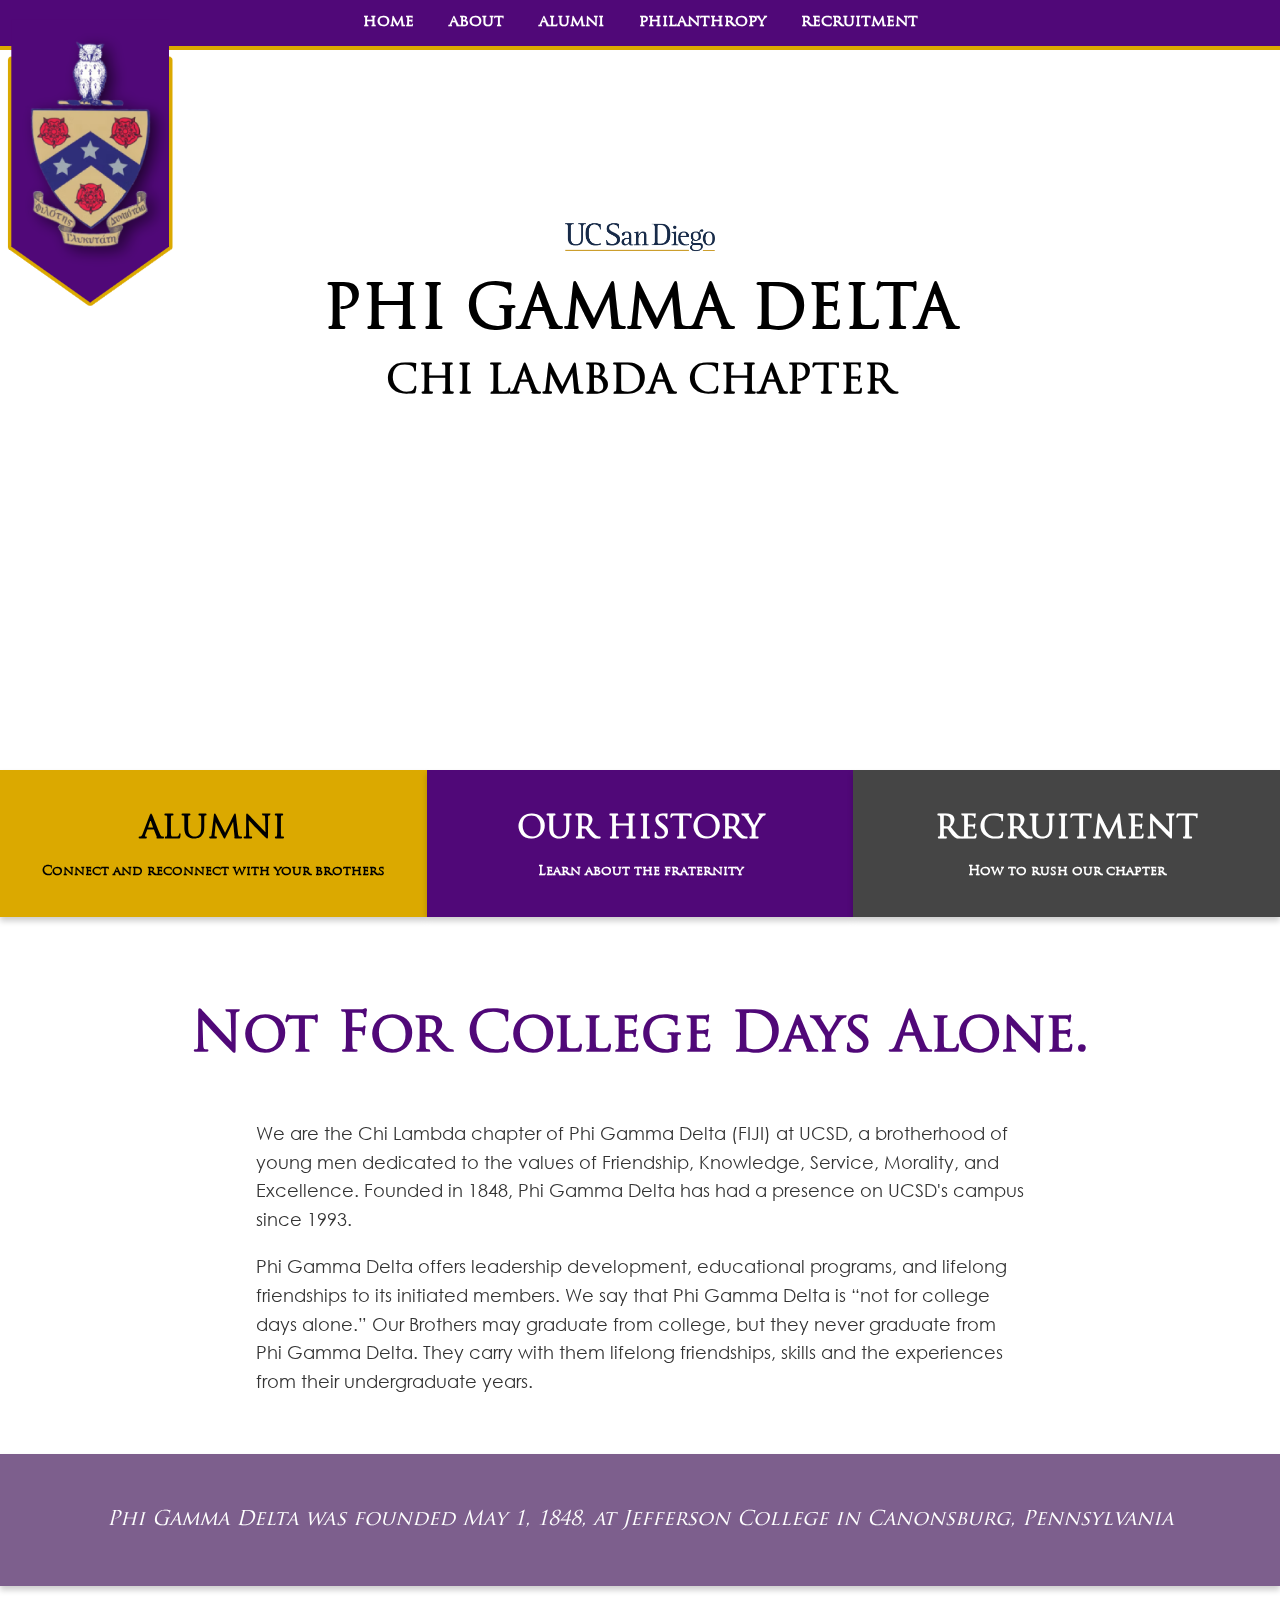
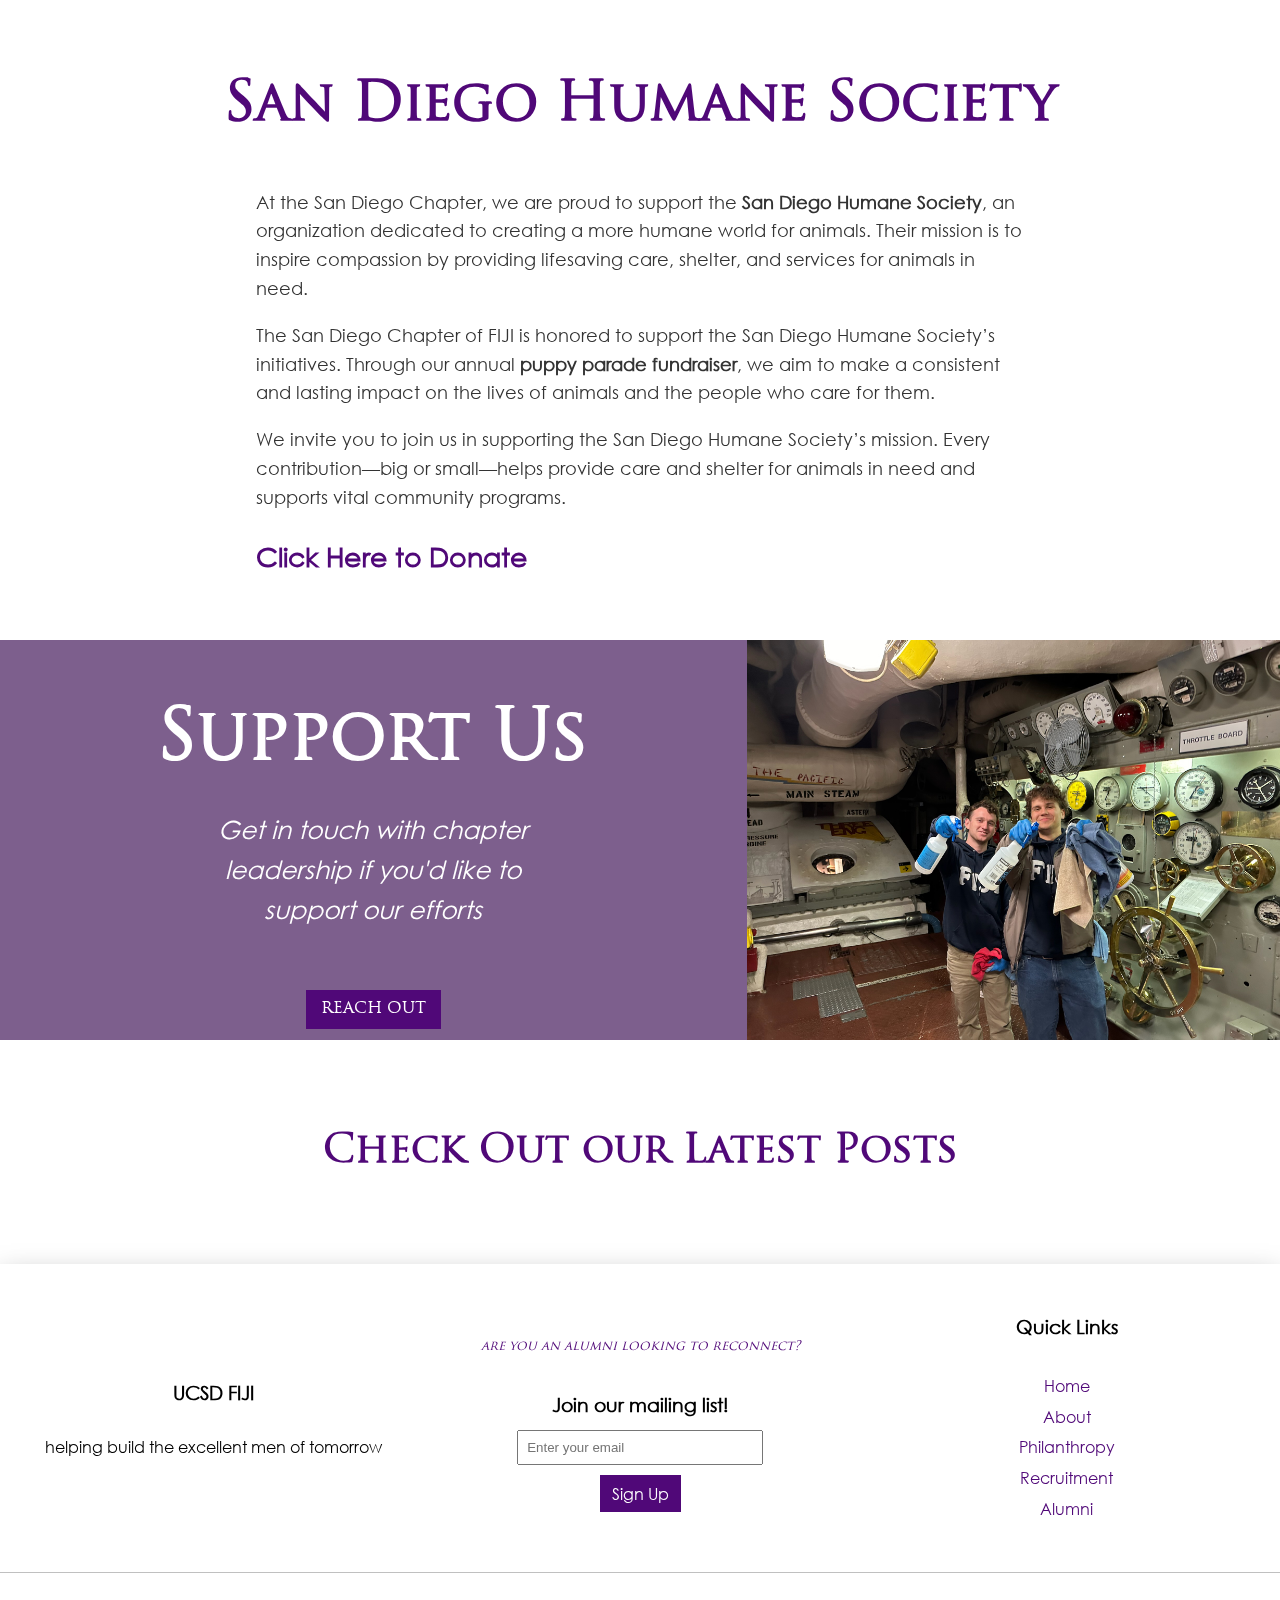
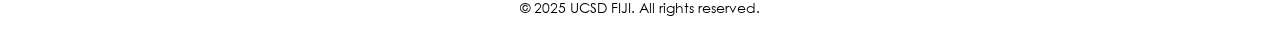
==== index.html @ 887b2bd9 "Initial Commit" ====
<!DOCTYPE html>
<html lang="en">
<head>
    <meta charset="UTF-8">
    <meta name="viewport" content="width=device-width, initial-scale=1.0">
    <title>Home</title>
    <link rel="stylesheet" href="css/styles.css">
</head>
<body>
    <header>
        <nav style>
            <a href="index.html">home</a>
            <a href="about.html">about</a>
            <a href="alumni.html">alumni</a>
            <!-- <a href="scholarship.html">scholarship</a> -->
            <a href="philanthropy.html">philanthropy</a>
            <a href="recruitment.html">recruitment</a>
        </nav>
        <img src="images/fijisite_logo3.png" alt="Fiji Crest" class="navbar-image" style="z-index: 0;">
    </header>
    
    <div class="parallax">
        <div class="parallax-text">
            <h1 style="font-size: 60px;">PHI GAMMA DELTA</h1>
            <h1 style="font-size: 40px;">CHI LAMBDA CHAPTER</h1>
            <!-- <h2>University of California San Diego</h2> -->
            <!-- <img src="images/UCSD-Text.png" alt="University of California San Diego", width="150"> -->
        </div>
        <div class="parallax-img">
            <img class="ucsd-seal" src="images/UCSD-Text.png" alt="University of California San Diego" width="150">
        </div>
    </div>
    
    <main>

        <!-- buttons -->
        <div class="row">
            <a href="alumni.html" class="column alumni">
                <h1>ALUMNI</h1>
                <h5>Connect and reconnect with your brothers</h5>
            </a>
            <a href="about.html" class="column history">
                <h1>OUR HISTORY</h1>
                <h5>Learn about the fraternity</h5>
            </a>
            <a href="recruitment.html" class="column recruitment">
                <h1>RECRUITMENT</h1>
                <h5>How to rush our chapter</h5>
            </a>
        </div>

        <!-- Not For College Days Alone / About -->
        <h1 style = "text-align:center; padding-top:40px; font-size: 55px;">Not For  College Days Alone.</h1>
        <div class = "info-box">
            <p>
                We are the Chi Lambda chapter of Phi Gamma Delta (FIJI) at UCSD, a brotherhood of young men dedicated to the values of Friendship, Knowledge, Service, Morality, and Excellence. Founded in 1848, Phi Gamma Delta has had a presence on UCSD's campus since 1993.
            </p><p>
                Phi Gamma Delta offers leadership development, educational programs, and lifelong friendships to its initiated members. We say that Phi Gamma Delta is “not for college days alone.” Our Brothers may graduate from college, but they never graduate from Phi Gamma Delta. They carry with them lifelong friendships, skills and the experiences from their undergraduate years.
            </p>
        </div>

        <!-- fun fact -->
        <div class="column" style="background-color: #633f76d4; color: white; align-items: center;">
            <p style="font-style:italic; font-weight:lighter; font-size: 20px; text-align: center;">Phi Gamma Delta was founded May 1, 1848, at Jefferson College in Canonsburg, Pennsylvania</p>
        </div>

        <!-- Philanthropy -->
        <h1 style = "text-align:center; padding-top:40px; font-size: 55px;">San Diego Humane Society</h1>
        <div class = "info-box">
        <p>
            At the San Diego Chapter, we are proud to support the <strong>San Diego Humane Society</strong>, an organization dedicated to creating a more humane world for animals. Their mission is to inspire compassion by providing lifesaving care, shelter, and services for animals in need.
        </p>
        <p>
            The San Diego Chapter of FIJI is honored to support the San Diego Humane Society’s initiatives. Through our annual <strong>puppy parade fundraiser</strong>, we aim to make a consistent and lasting impact on the lives of animals and the people who care for them.
        </p>
        <p>
            We invite you to join us in supporting the San Diego Humane Society’s mission. Every contribution—big or small—helps provide care and shelter for animals in need and supports vital community programs.
        </p>

        <h2 style="color:#500878; text-align: left; text-decoration:none;">
            <a href="#" style="color:inherit; text-decoration:none;">Click Here to Donate</a>
        </h2>
        </div>        


        <div class = "support" style="background-color: #633f76d4; display: flex; height: 400px;">
            <!-- <div style="padding:0px; text-align: center; "> -->
                <div style="text-align: center;">
                <h1 style="font-size: 70px;">Support Us</h1>
                <p style="padding-left: 60px; padding-right: 60px">Get in touch with chapter leadership if you'd like to support our efforts</p>
                <button class="button" >REACH OUT</button>
                </div>
                <img align="right" src="images/IMG_0231.JPG" width = 50%>
                <!-- </div> -->
        </div>
        

        <div style="text-align: center; margin:80px">
            <h1 style="font-size: 40px;">Check Out our Latest Posts</h1>
            <div class='sk-instagram-feed' data-embed-id='25510130'></div><script src='https://widgets.sociablekit.com/instagram-feed/widget.js' defer></script>
        </div>
        <div id="footer"></div>
        <script src="js/loadFooter.js"></script>

        </main>
</body>
</html>
---- css/styles.css ----
/* Basic Reset */
body {
    margin: 0;
    padding: 0;
    font-family: 'CustomFont'; /* Default to Arial if font isn't loaded */
    background-color: #f8f8f8; /* Light neutral background */
    color: #000000; /* Black text as default */
}
    
/* Colors */
:root {
    --primary-color: #500878; /* Phi Gamma Delta Purple */
    --secondary-color: #dba900; /* Pantone Yellow 110c */
    --black-color: #000000;
    --dark-grey-color: #454545;
    --medium-grey-color: #786d6e;
    --white-color: #ffffff;
}

/* Styling for body and common elements */
body {
    background-color: var(--white-color);
    color: var(--primary-color);
    line-height: 1.6;
}


header {
    background-color: var(--primary-color);
    color: var(--white-color);
    padding: 10px 20px;
    text-align: center;
    border-bottom: 4px solid #dba900;

}


.navbar-image {
    position: absolute; /* Position the image relative to the navbar */
    height: 300px; /* Set a fixed height */
    width: auto; /* Maintain aspect ratio */
    top: 4%; /* Align vertically to the navbar */
    transform: translateY(-25px); /* Adjust for vertical centering */
    left: 0px; /* Position the image to hang off the right edge */
    z-index: 0; /* Place the image behind navbar content */
    pointer-events: none; /* Prevent the image from interfering with link clicks */
}

nav {
    z-index: 4;
}

/* Links */
nav a {
    margin: 0 15px;
    color: var(--white-color);
    text-decoration: none;
    font-weight: bold;
}

nav a:hover {
    color: var(--secondary-color);
}


/* Buttons */
button {
    background-color: var(--secondary-color);
    color: var(--white-color);
    border: none;
    padding: 10px 15px;
    cursor: pointer;
    font-size: 16px;
    font-family: 'CustomFont', Arial, sans-serif;
}

button:hover {
    background-color: var(--primary-color);
    color: var(--white-color);
}

/* Footer */
footer {
    background-color: var(--dark-grey-color);
    color: var(--white-color);
    text-align: center;
    padding: 15px 0;
}

/* Custom Fonts */
@font-face {
    font-family: 'CustomFont';
    src: url('../assets/fonts/TrajanPro-Regular.ttf') format('truetype');
}

@font-face {
    font-family: 'CenturyGothic';
    src: url('../assets/fonts/CenturyGothic.ttf') format('truetype');
}
.ucsd-seal {
    mix-blend-mode: normal !important; /* Force normal blend mode for the image */
    z-index: 3; /* Ensure it's above the text */
    position: relative; /* Keeps the image relative to its container */
}

.parallax {
    background-image: url('../images/IMG_4242.jpg'); /* Replace with your image path */
    height: 80vh; /* Full-screen height */
    background-attachment: fixed; /* Enables the parallax effect */
    background-position: center;
    background-repeat: no-repeat;
    background-size: cover;
}

.parallax-text  {
    position: absolute; /* Position text layer over the image */
    top: 50%; /* Center vertically */
    left: 50%; /* Center horizontally */
    transform: translate(-50%, -115%); /* Perfect centering */
    color: white; /* Text color */
    text-align: center; /* Center text */
    z-index: 2; /* Ensure it stays above the background */
    font-family: 'CustomFont', Arial, sans-serif;
    mix-blend-mode: difference;
    line-height: 30px;

}
.parallax-img  {
    position: absolute; /* Position text layer over the image */
    top: 50%; /* Center vertically */
    left: 50%; /* Center horizontally */
    transform: translate(-50%, -240%); /* Perfect centering */
    color: white; /* Text color */
    text-align: center; /* Center text */
    z-index: 2; /* Ensure it stays above the background */
    font-family: 'CustomFont', Arial, sans-serif;
    mix-blend-mode: normal;
}


/* Row Container */
.row {
    display: flex; /* Makes the child elements (columns) align side-by-side */
    /* justify-content: ;  */
    text-align: center;
    margin: 0px; /* Adds space around the row */
    /* padding: 3px; */
    /* max-width: 100%; */
    box-sizing: border-box;
    background-clip: padding-box; /* Ensures the background includes padding */

}

/* Column Style */
.column {
    flex: 1; /* Makes all columns take equal space */
    margin: 0px; /* Adds space between the columns */
    padding: 5px; /* Adds padding inside each column */
    border-radius: 0; /* Optional: rounded corners for a polished look */
    box-shadow: 0 4px 6px rgba(0, 0, 0, 0.2); /* Optional: adds a subtle shadow */
    background-clip: padding-box; /* Ensures the background includes padding */

}

.column h1, .column h2 {
    margin: 10px 0; /* Adds spacing between the headers */
}

.info-box {
    font-family: 'CenturyGothic'; /* Replace with your desired font */
    font-size: 18px; 
    text-align: left; 
    padding-left: 20%; 
    padding-right: 20%; 
    /* padding-top: 20px;  */
    padding-bottom: 20px;
    line-height: 1.6;
    color: #333; /* Text color */
    /* background-color: #; Optional: Light background for the container */
    /* border-radius: 10px; Optional: Rounded corners for a modern look */
    /* box-shadow: 0 4px 6px rgba(0, 0, 0, 0.1); Optional: Subtle shadow */
    margin: 20px auto; /* Center the div on the page */
    max-width: 800px; /* Limit the maximum width of the div */
}

.row {
    display: flex;
}

.column {
    flex: 1;
    padding: 30px;
    text-align: center;
    text-decoration: none;
    cursor: pointer;
    transition: all 0.3s ease;
    color: inherit; /* Inherit color from specific column class */
}

.history {
    background-color: #500878;
    /* background-color: #500878; */
        color: white;
}

.recruitment {
    background-color: #454545;
    color: white;

}

.alumni {
    background-color: #dba900;
    color: black;
}

.column h1,
.column h5 {
    margin: 5px;
    transition: transform 0.3s ease;
}

.column:hover {
    opacity: 0.9;
    /* transform: scale(1.01); */
}

.column:hover h1,
.column:hover h5 {
    transform: scale(1.01);
    transform-origin: center;

}

/* Hover background color changes */
.history:hover {
    background-color: #6a1e9a;
}

.recruitment:hover {
    background-color: #000000;

}

.alumni:hover {
    background-color: #f3c700;

}

.support {
    color: white;
}

.support h1{ 
    font-family: 'CustomFont';
}
.support p{
    font-family: "CenturyGothic";
    color: white;
    font-size: 25px;
    margin-left: 20%;
    margin-right: 20%;
    transform: translate(0, -30%);
    /* font-weight: bold; */
    font-style: italic;

}

.support .button {
    background-color: #500878;
    transition: transform 0.3s ease, background-color 0.3s ease, color 0.3s ease;
}

.support .button:hover {
    background-color: #6a1e9a; /* Background color change */
    transform: scale(1.05); /* Slight size increase */
    color: white; /* Optional: Text color change */
    opacity: 0.9; /* Slight fade effect */
}


.about-section {
    max-width: 80%;
    margin: 0 auto; /* Center the main text */
    font-size: 18px; /* Larger font size */
    text-align: left;
    /* font-family: 'CenturyGothic'; */
    color: black;
    
}

.about-section p {
    margin-bottom: 20px;
    position: relative;
    color: black;
    font-family: 'CenturyGothic';
    font-size: 18px;
    font-weight: normal;

}

.image-left,
.image-right {
    width: 40%;
    /* max-width: 300px; */
    margin: 10px;
    margin-left: 0px;
}

.image-left {
    float: left;
    margin-right: 20px;
}

.image-right {
    float: right;
    margin-left: 20px;
}

.image-left img,
.image-right img {
    width: 100%;
    height: auto;
    border-radius: 8px;
    /* box-shadow: 0 4px 6px rgba(0, 0, 0, 0.2); */
}

.fact-box-right {
    float: right;
    width: 40%;
    max-width: 300px;
    margin-left: 20px;
    padding: 15px;
    border: 2px solid #500878;
    border-radius: 8px;
    background-color: #ae88ca41;
    /* box-shadow: 0 4px 6px rgba(0, 0, 0, 0.2); */
}

.fact-box-right h3 {
    margin-top: 0;
    color: #500878;
    font-weight: bold;
    font-style: italic;
}

.clearfix::after {
    content: "";
    display: table;
    clear: both;
}


.spacer{
    height: 30px;
    background-color: #500878;
    width:100%;
}

.spacer .top{
    box-shadow: 0px 4px 10px rgba(0, 0, 0, 0.1);
}

.spacer .bottom{
    box-shadow: 0px 10px 4px rgba(0, 0, 0, 0.1);

}

/* by the numbers */

.by-the-numbers{
    display: flex;
    justify-content: center;
    align-items: center;
    /* height: 40%; */
    padding-top: 30px;
    padding-bottom: 30px;
    /* margin-top: 40px; */
    background-color:#cbcbcb5c ;
    /* border */
    /* border-top-width: 20px; */
    border-top-color: #500878;
    border-bottom-width: 20px;
    border-bottom-color: #500878;
    /* -webkit-border-image: fill; */
    /* color: white; */
}

.grid-container {
    display: grid;
    grid-template-columns: repeat(2, 1fr);
    grid-template-rows: repeat(4, 1fr);
    gap: 15px;
    width: 80%;
    padding: 20px;
    /* background: white; */
    border-radius: 10px;
    
    /* box-shadow: 0px 4px 10px rgba(0, 0, 0, 0.1); */
}


.grid-item-invis {
    display: flex;
    align-items: center;
    vertical-align: bottom;
    /* background: #e0e0e0; */
    /* padding: 15px; */
    /* border-radius: 8px; */
    /* box-shadow: 0px 4px 10px rgba(0, 0, 0, 0.1); */

}

.grid-item {
    display: flex;
    align-items: center;
    /* background: #cbcbcb5c; */
    /* background-color:#cbcbcb5c ; */
    padding: 15px;
    border-radius: 8px;
    /* box-shadow: 0px 4px 10px rgba(0, 0, 0, 0.1); */

}

.large-text {
    font-size: 2rem;
    font-weight: bold;
    margin-right: 10px;
    max-width: fit-content;
    min-width: 15%;
}

.small-text {
    font-size: 1rem;
    flex: 1;
    max-width: 50%;
    color: rgba(0, 0, 0, 0.6);
}
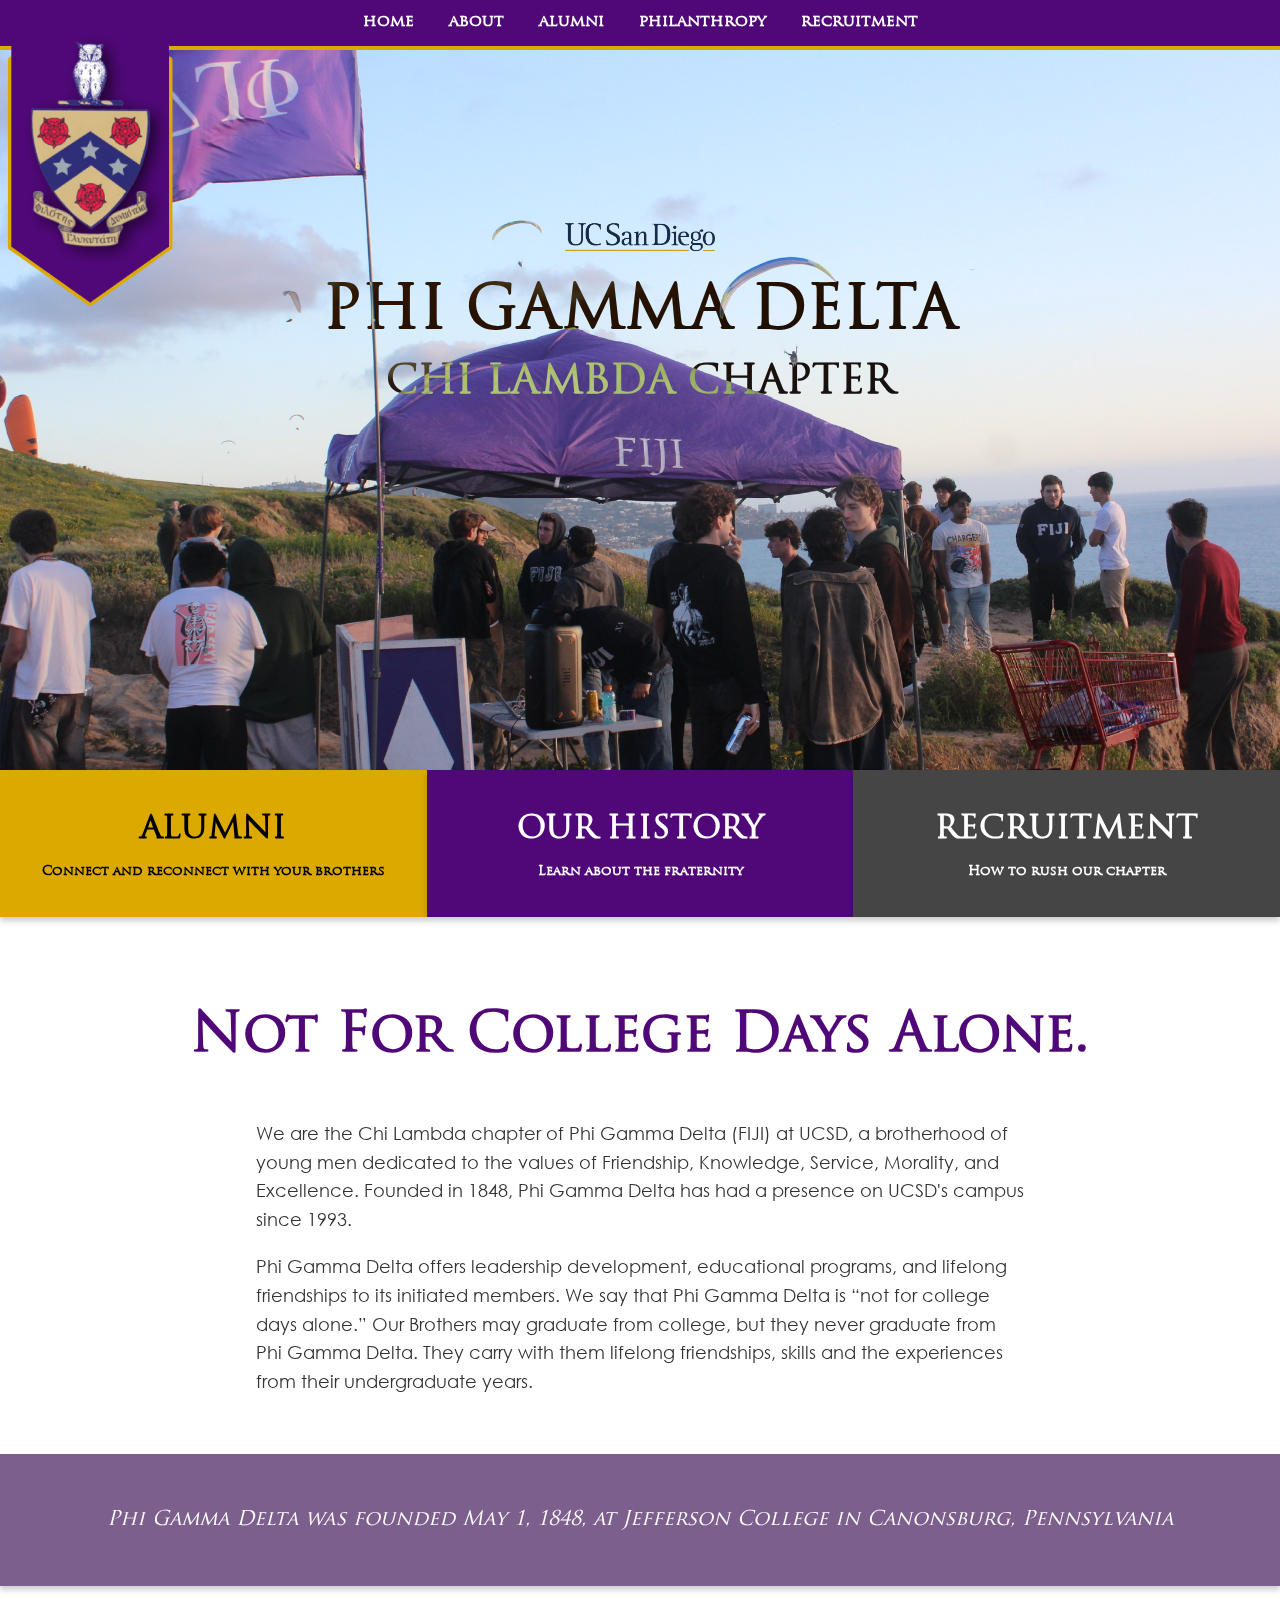
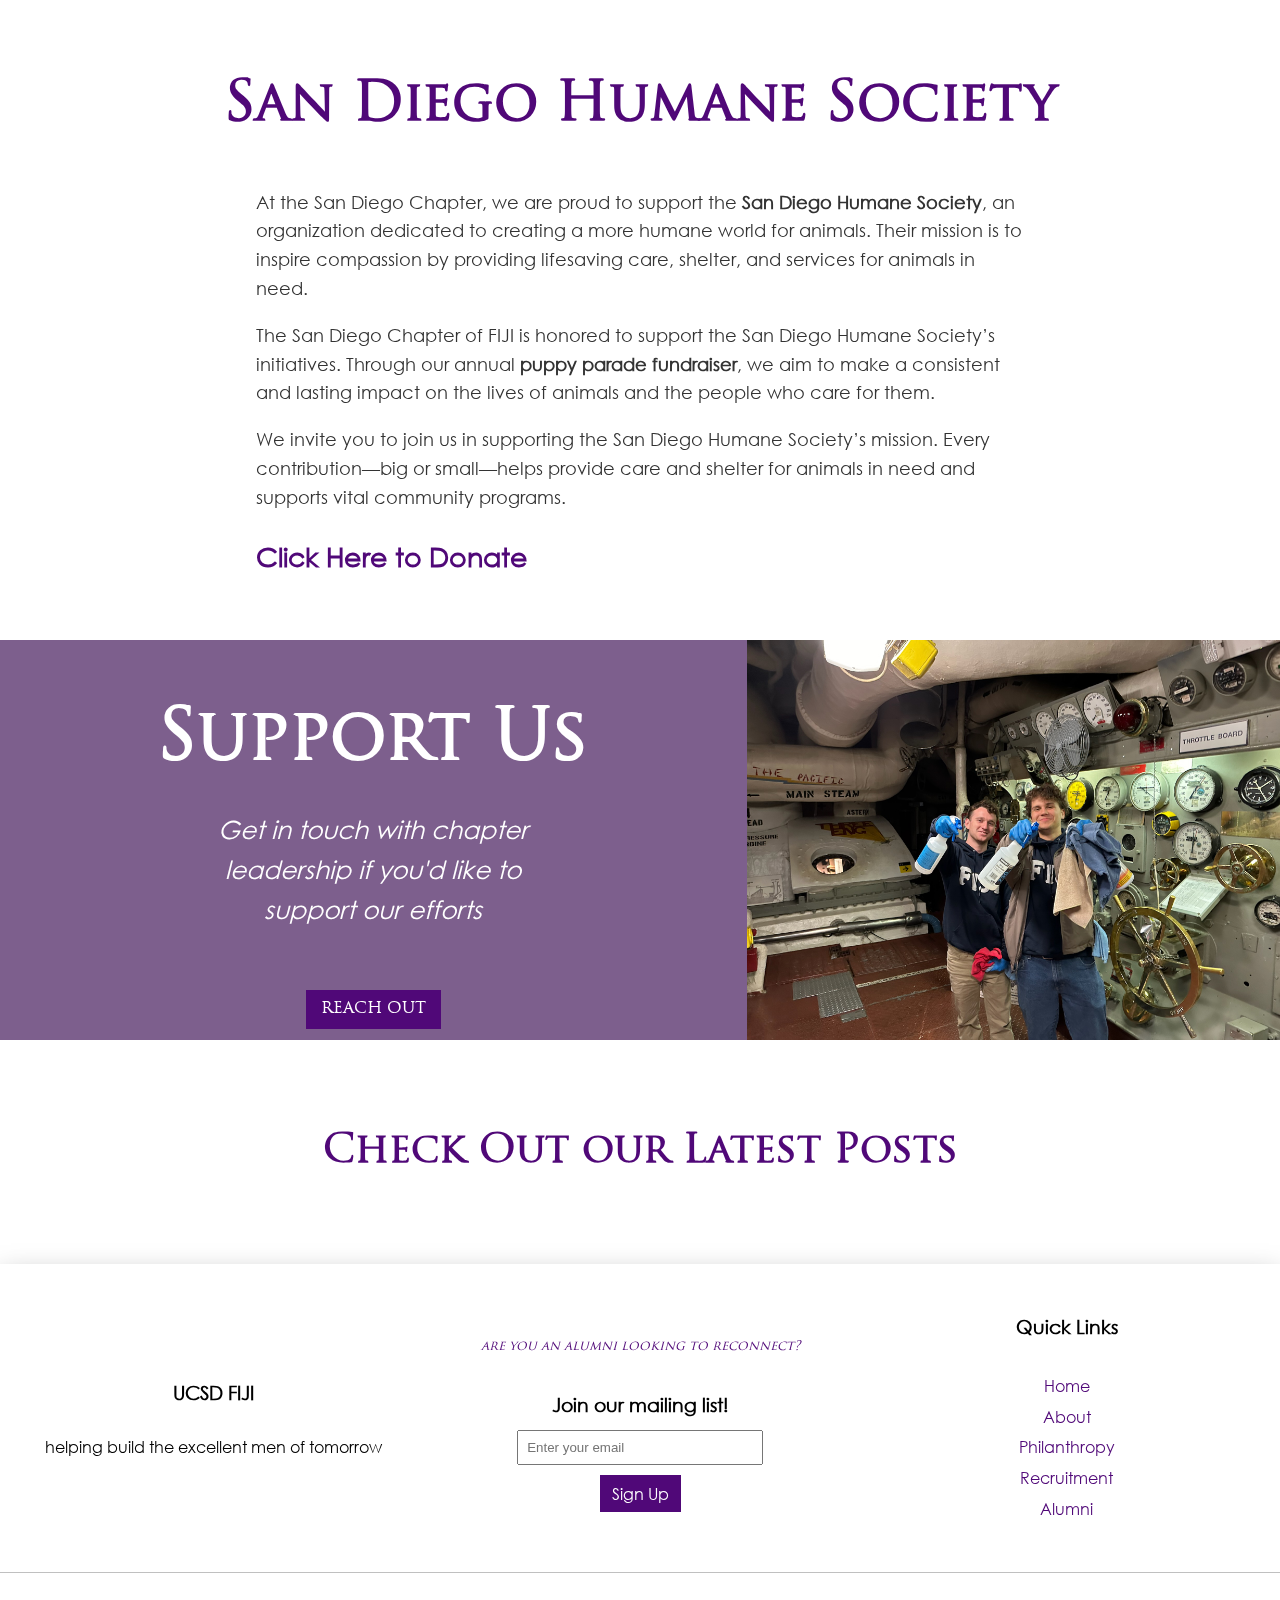
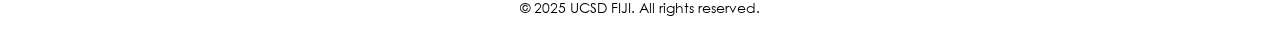
==== commit 4e78ba14: "parallax img4" ====
--- a/index.html
+++ b/index.html
@@ -19,7 +19,7 @@
         <img src="images/fijisite_logo3.png" alt="Fiji Crest" class="navbar-image" style="z-index: 0;">
     </header>
     
-    <div class="parallax">
+    <div class="parallax" style="background-image: url('images/IMG_4242.JPG');">
         <div class="parallax-text">
             <h1 style="font-size: 60px;">PHI GAMMA DELTA</h1>
             <h1 style="font-size: 40px;">CHI LAMBDA CHAPTER</h1>
--- a/css/styles.css
+++ b/css/styles.css
@@ -104,7 +104,7 @@
 }
 
 .parallax {
-    background-image: url('../images/IMG_4242.jpg'); /* Replace with your image path */
+    /* background-image: url('../images/IMG_4242.jpg'); */
     height: 80vh; /* Full-screen height */
     background-attachment: fixed; /* Enables the parallax effect */
     background-position: center;
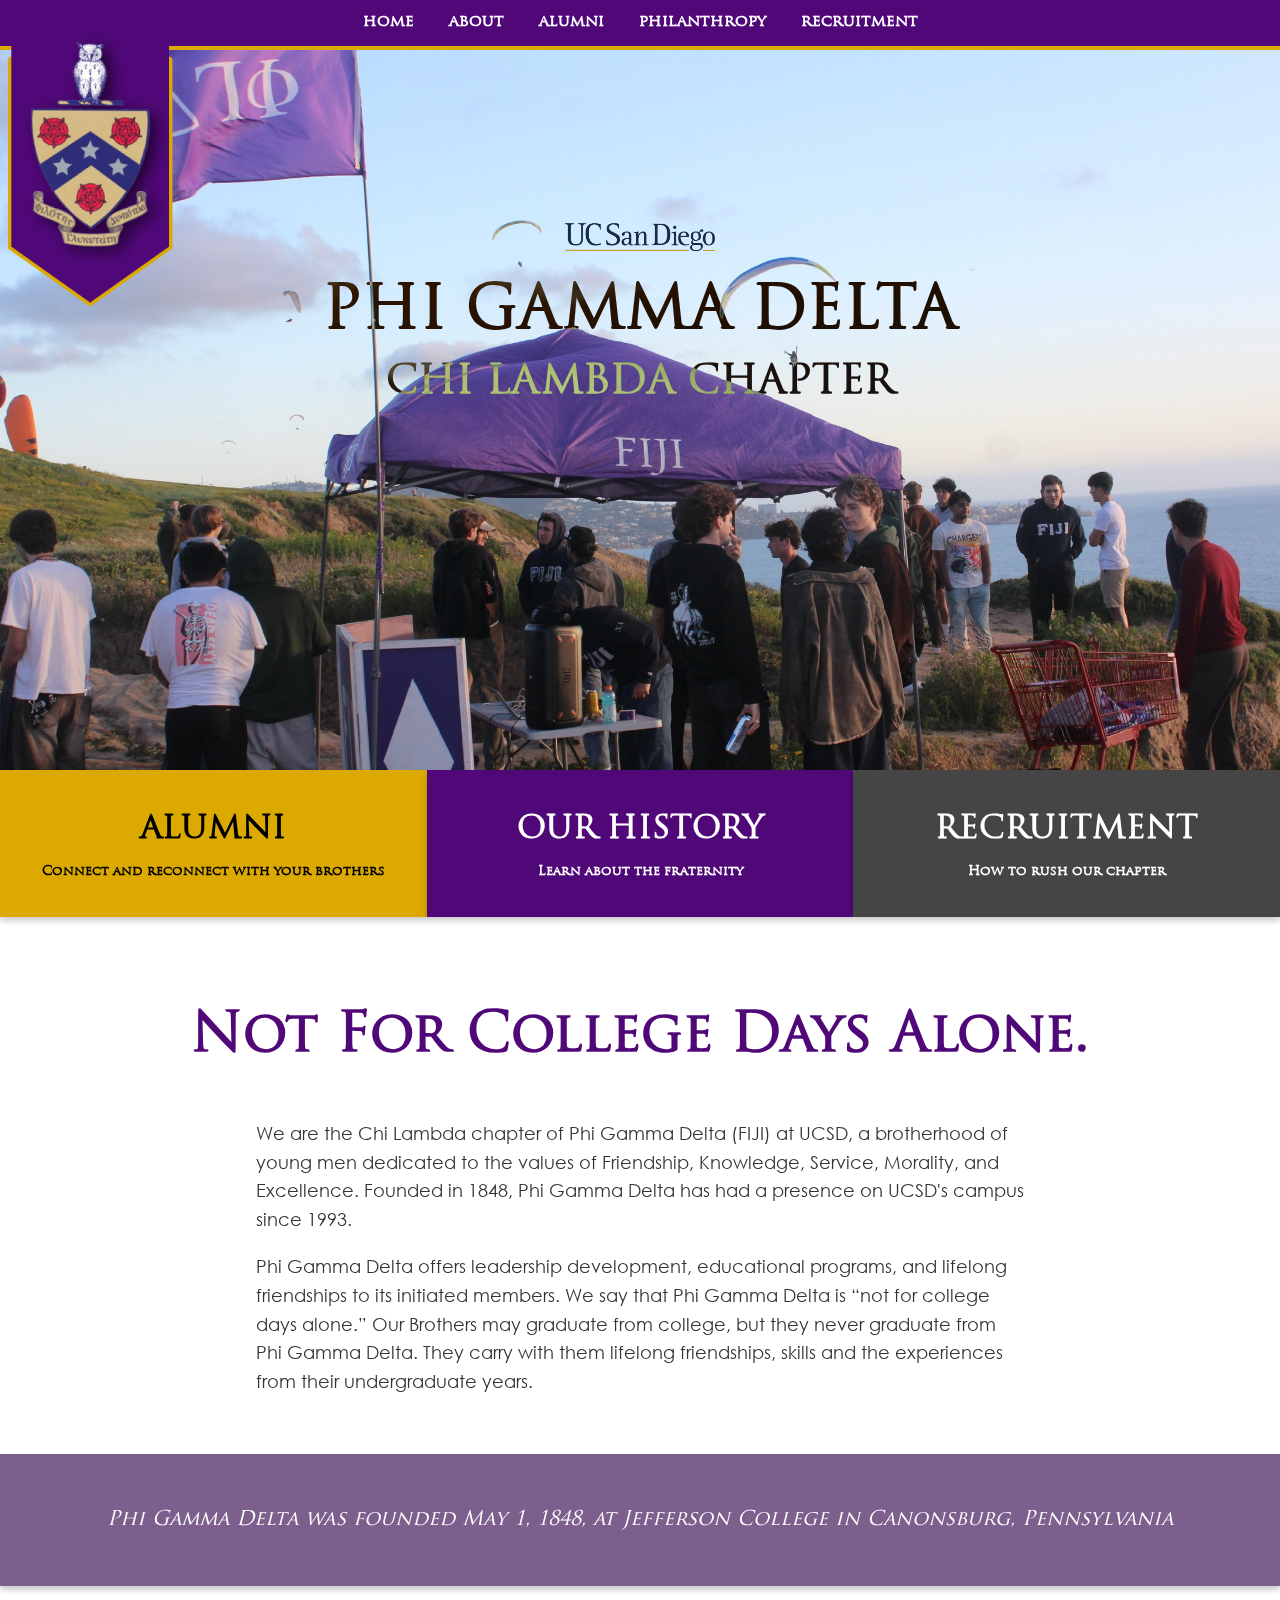
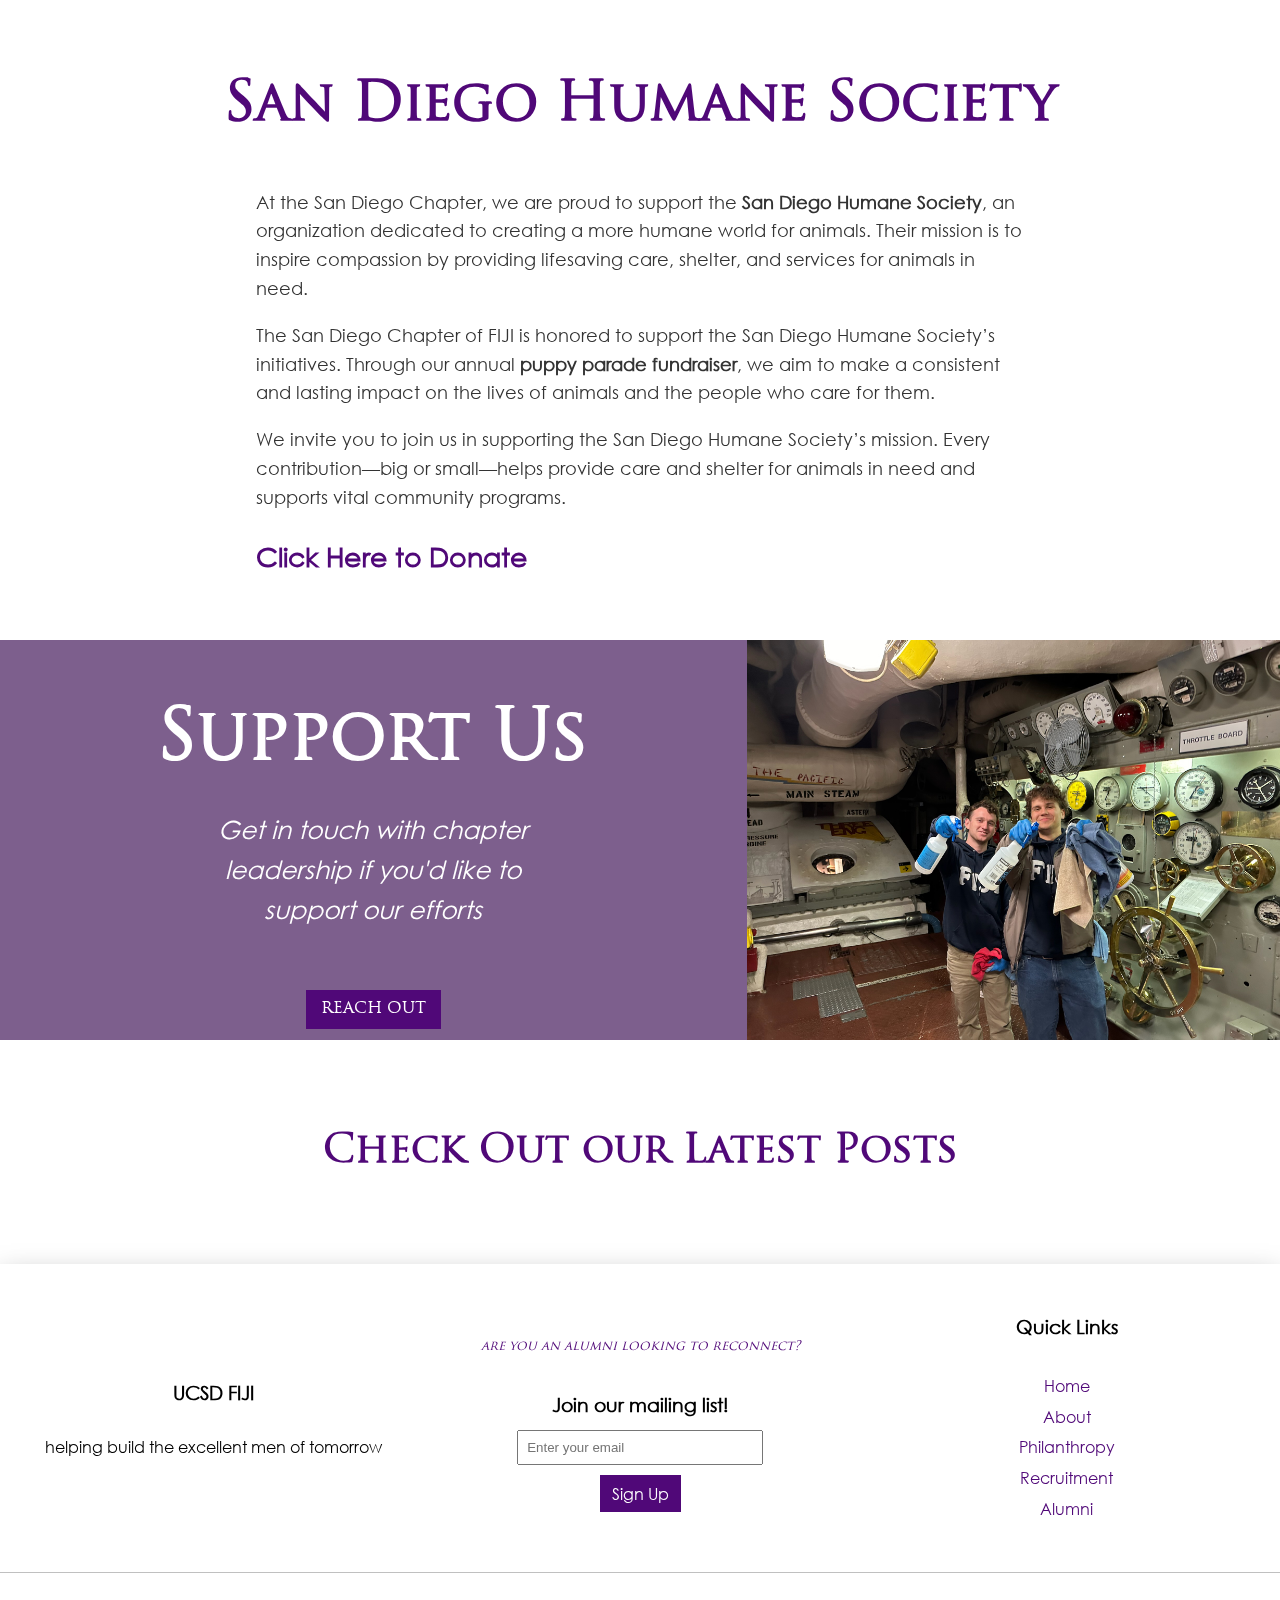
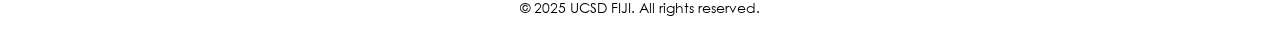
==== commit a60b881a: "parallax img6" ====
--- a/index.html
+++ b/index.html
@@ -19,7 +19,7 @@
         <img src="images/fijisite_logo3.png" alt="Fiji Crest" class="navbar-image" style="z-index: 0;">
     </header>
     
-    <div class="parallax" style="background-image: url('images/IMG_4242.JPG');">
+    <div class="parallax" style="background-image: url('images/IMG_4242_clean.JPG');">
         <div class="parallax-text">
             <h1 style="font-size: 60px;">PHI GAMMA DELTA</h1>
             <h1 style="font-size: 40px;">CHI LAMBDA CHAPTER</h1>
